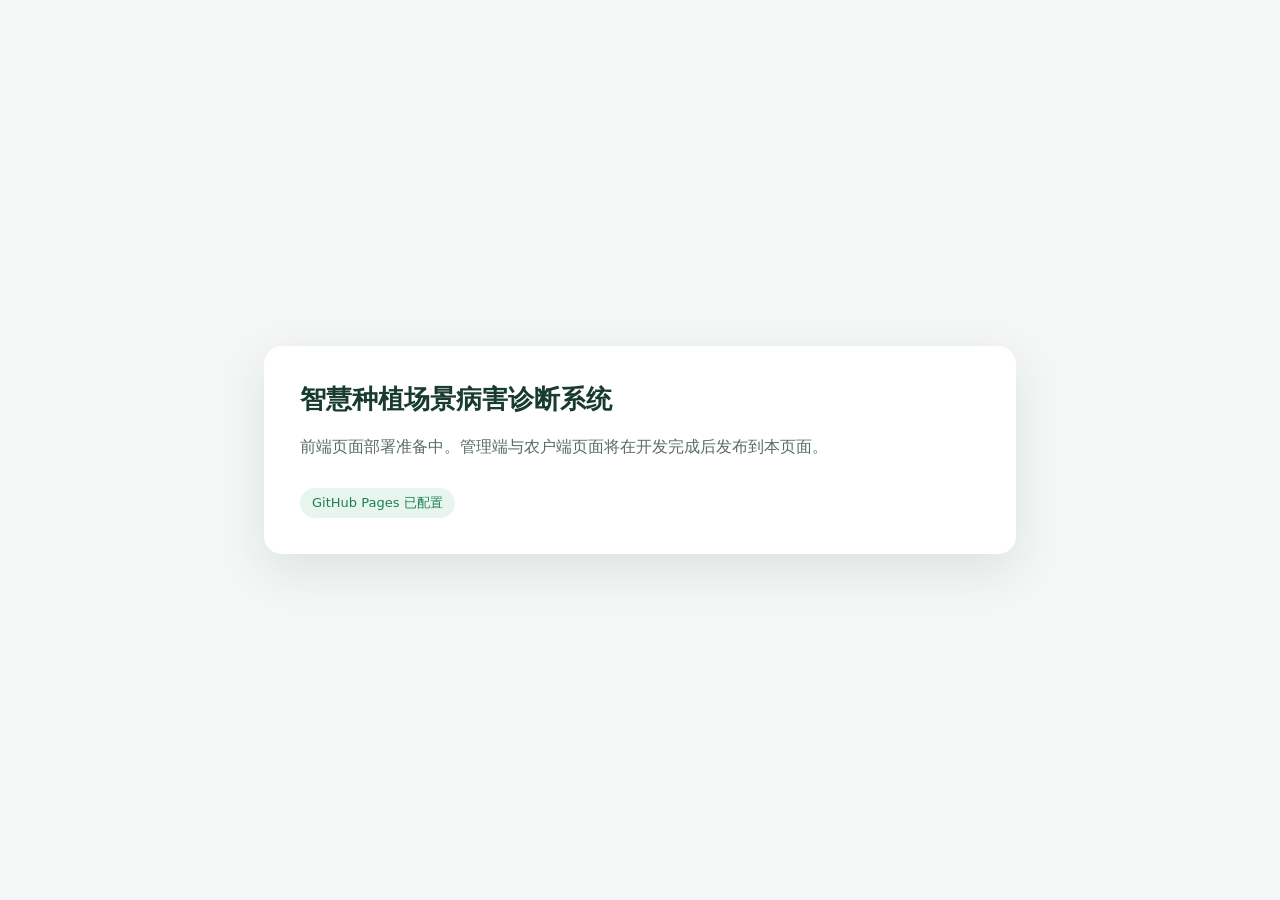
==== index.html @ cab0b92c "chore: add GitHub Pages entry placeholder" ====
<!doctype html>
<html lang="zh-CN">
<head>
  <meta charset="utf-8">
  <meta name="viewport" content="width=device-width, initial-scale=1">
  <title>智慧种植场景病害诊断系统</title>
  <style>
    body { margin: 0; min-height: 100vh; display: grid; place-items: center; font-family: system-ui, "Microsoft YaHei", sans-serif; background: #f4f7f5; color: #173b2d; }
    main { width: min(92vw, 680px); background: #fff; border-radius: 18px; padding: 36px; box-shadow: 0 16px 48px rgba(15,46,39,.1); }
    h1 { margin: 0 0 12px; font-size: 26px; }
    p { line-height: 1.8; color: #5b6b64; }
    .status { display: inline-block; margin-top: 10px; padding: 6px 12px; border-radius: 999px; color: #1b7f5a; background: #e8f5ee; font-size: 13px; }
  </style>
</head>
<body>
  <main>
    <h1>智慧种植场景病害诊断系统</h1>
    <p>前端页面部署准备中。管理端与农户端页面将在开发完成后发布到本页面。</p>
    <span class="status">GitHub Pages 已配置</span>
  </main>
</body>
</html>
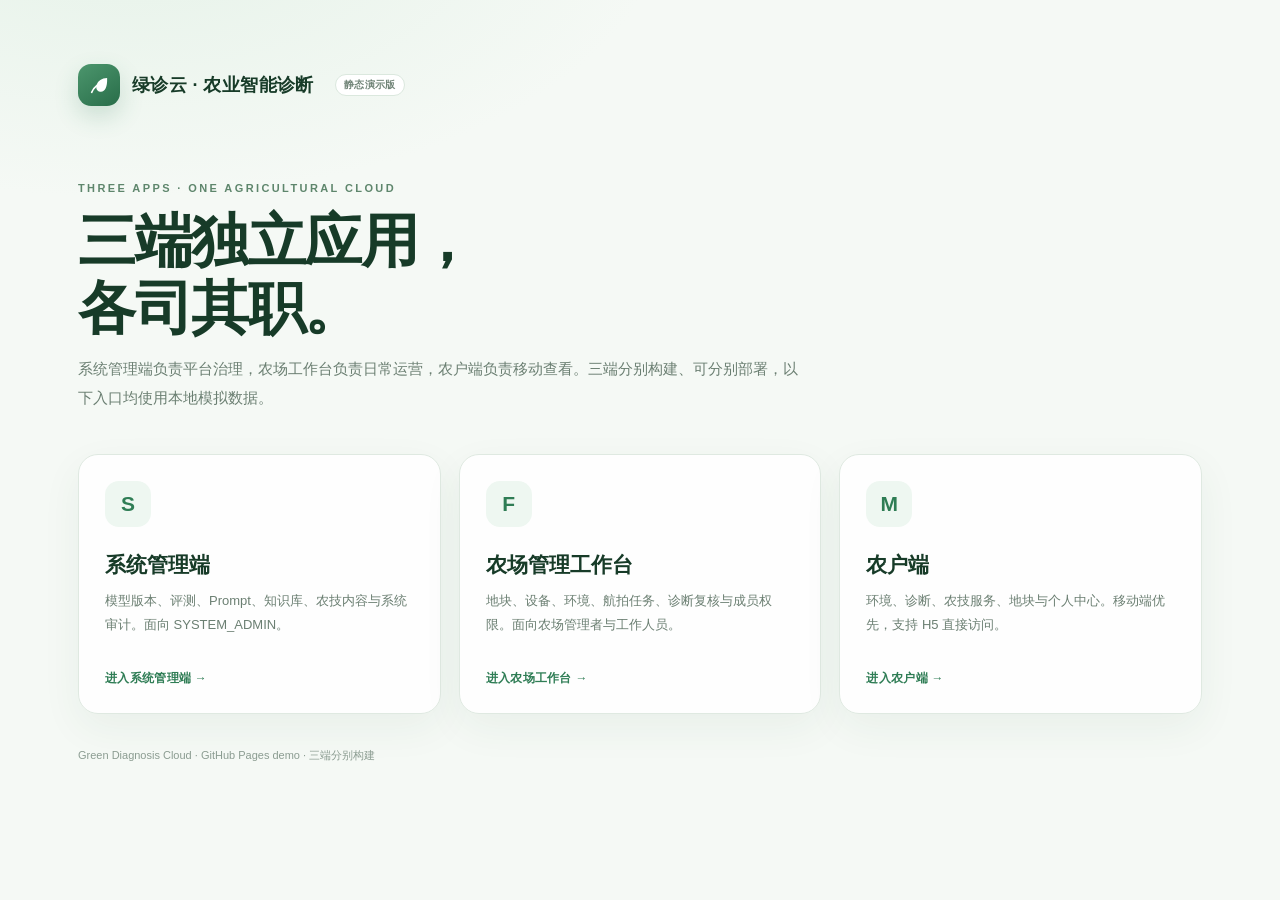
==== commit de72b75b: "feat: publish three static app demos Add system, farm and farmer Mock builds with a shared GitHub Pa" ====
--- a/index.html
+++ b/index.html
@@ -1,22 +1,32 @@
 <!doctype html>
 <html lang="zh-CN">
 <head>
-  <meta charset="utf-8">
-  <meta name="viewport" content="width=device-width, initial-scale=1">
-  <title>智慧种植场景病害诊断系统</title>
+  <meta charset="utf-8" />
+  <meta name="viewport" content="width=device-width, initial-scale=1" />
+  <title>绿诊云 · 三端应用入口</title>
   <style>
-    body { margin: 0; min-height: 100vh; display: grid; place-items: center; font-family: system-ui, "Microsoft YaHei", sans-serif; background: #f4f7f5; color: #173b2d; }
-    main { width: min(92vw, 680px); background: #fff; border-radius: 18px; padding: 36px; box-shadow: 0 16px 48px rgba(15,46,39,.1); }
-    h1 { margin: 0 0 12px; font-size: 26px; }
-    p { line-height: 1.8; color: #5b6b64; }
-    .status { display: inline-block; margin-top: 10px; padding: 6px 12px; border-radius: 999px; color: #1b7f5a; background: #e8f5ee; font-size: 13px; }
+    :root{--ink:#173b28;--muted:#6b7f72;--line:#dfe9e1;--green:#2f7d55;--soft:#eef7f1;--bg:#f5f9f5}
+    *{box-sizing:border-box}body{margin:0;min-height:100vh;background:radial-gradient(900px 480px at 10% -10%,#e5f2e8,transparent 60%),var(--bg);color:var(--ink);font-family:-apple-system,BlinkMacSystemFont,"PingFang SC","Microsoft YaHei",sans-serif}
+    .wrap{max-width:1180px;margin:0 auto;padding:64px 28px 72px}.brand{display:flex;align-items:center;gap:12px;font-weight:800;font-size:18px;letter-spacing:.4px}
+    .mark{display:grid;place-items:center;width:42px;height:42px;border-radius:13px;background:linear-gradient(145deg,#4c966d,#286d49);color:#fff;box-shadow:0 10px 24px rgba(47,125,85,.2)}
+    .mark svg{width:26px;height:26px}.hero{margin:76px 0 34px;max-width:720px}.eyebrow{font-size:11px;font-weight:800;letter-spacing:2.4px;color:#5e866c}
+    h1{margin:14px 0 14px;font-size:clamp(34px,5vw,58px);line-height:1.15;letter-spacing:-1.5px}p{margin:0;color:var(--muted);font-size:15px;line-height:1.9}
+    .grid{display:grid;grid-template-columns:repeat(3,1fr);gap:18px;margin-top:42px}.card{display:flex;flex-direction:column;min-height:260px;padding:26px;border:1px solid var(--line);border-radius:20px;background:rgba(255,255,255,.9);text-decoration:none;color:inherit;box-shadow:0 14px 40px rgba(35,77,51,.06);transition:.22s}
+    .card:hover{transform:translateY(-5px);border-color:#b8d3c0;box-shadow:0 22px 48px rgba(35,77,51,.11)}.icon{display:grid;place-items:center;width:46px;height:46px;border-radius:14px;background:var(--soft);color:var(--green);font-size:21px;font-weight:800}.card h2{margin:24px 0 10px;font-size:21px}.card p{font-size:13px;line-height:1.8}.card .go{margin-top:auto;padding-top:24px;color:var(--green);font-size:12px;font-weight:800;letter-spacing:.3px}
+    .foot{margin-top:34px;color:#8b9c91;font-size:11px}.tag{display:inline-flex;margin-left:9px;padding:3px 8px;border:1px solid #dbe8de;border-radius:20px;background:#fff;color:#6f8376;font-size:10px}
+    @media(max-width:860px){.grid{grid-template-columns:1fr}.hero{margin-top:52px}.wrap{padding:36px 20px 48px}}
   </style>
 </head>
 <body>
-  <main>
-    <h1>智慧种植场景病害诊断系统</h1>
-    <p>前端页面部署准备中。管理端与农户端页面将在开发完成后发布到本页面。</p>
-    <span class="status">GitHub Pages 已配置</span>
+  <main class="wrap">
+    <div class="brand"><span class="mark"><svg viewBox="0 0 32 32" fill="none"><path d="M26 7.5c-6.7.3-11.2 3.2-12.9 8.5-1.4 4.3.6 7.6 4.2 8.2 5.7.9 9.1-4.6 8.7-16.7Z" fill="currentColor"/><path d="M7 25c2.6-6.2 7.1-10 14.1-12.2" stroke="currentColor" stroke-width="2" stroke-linecap="round"/></svg></span><span>绿诊云 · 农业智能诊断</span><span class="tag">静态演示版</span></div>
+    <section class="hero"><div class="eyebrow">THREE APPS · ONE AGRICULTURAL CLOUD</div><h1>三端独立应用，<br/>各司其职。</h1><p>系统管理端负责平台治理，农场工作台负责日常运营，农户端负责移动查看。三端分别构建、可分别部署，以下入口均使用本地模拟数据。</p></section>
+    <section class="grid">
+      <a class="card" href="./system/"><span class="icon">S</span><h2>系统管理端</h2><p>模型版本、评测、Prompt、知识库、农技内容与系统审计。面向 SYSTEM_ADMIN。</p><span class="go">进入系统管理端 →</span></a>
+      <a class="card" href="./farm/"><span class="icon">F</span><h2>农场管理工作台</h2><p>地块、设备、环境、航拍任务、诊断复核与成员权限。面向农场管理者与工作人员。</p><span class="go">进入农场工作台 →</span></a>
+      <a class="card" href="./farmer/"><span class="icon">M</span><h2>农户端</h2><p>环境、诊断、农技服务、地块与个人中心。移动端优先，支持 H5 直接访问。</p><span class="go">进入农户端 →</span></a>
+    </section>
+    <div class="foot">Green Diagnosis Cloud · GitHub Pages demo · 三端分别构建</div>
   </main>
 </body>
 </html>
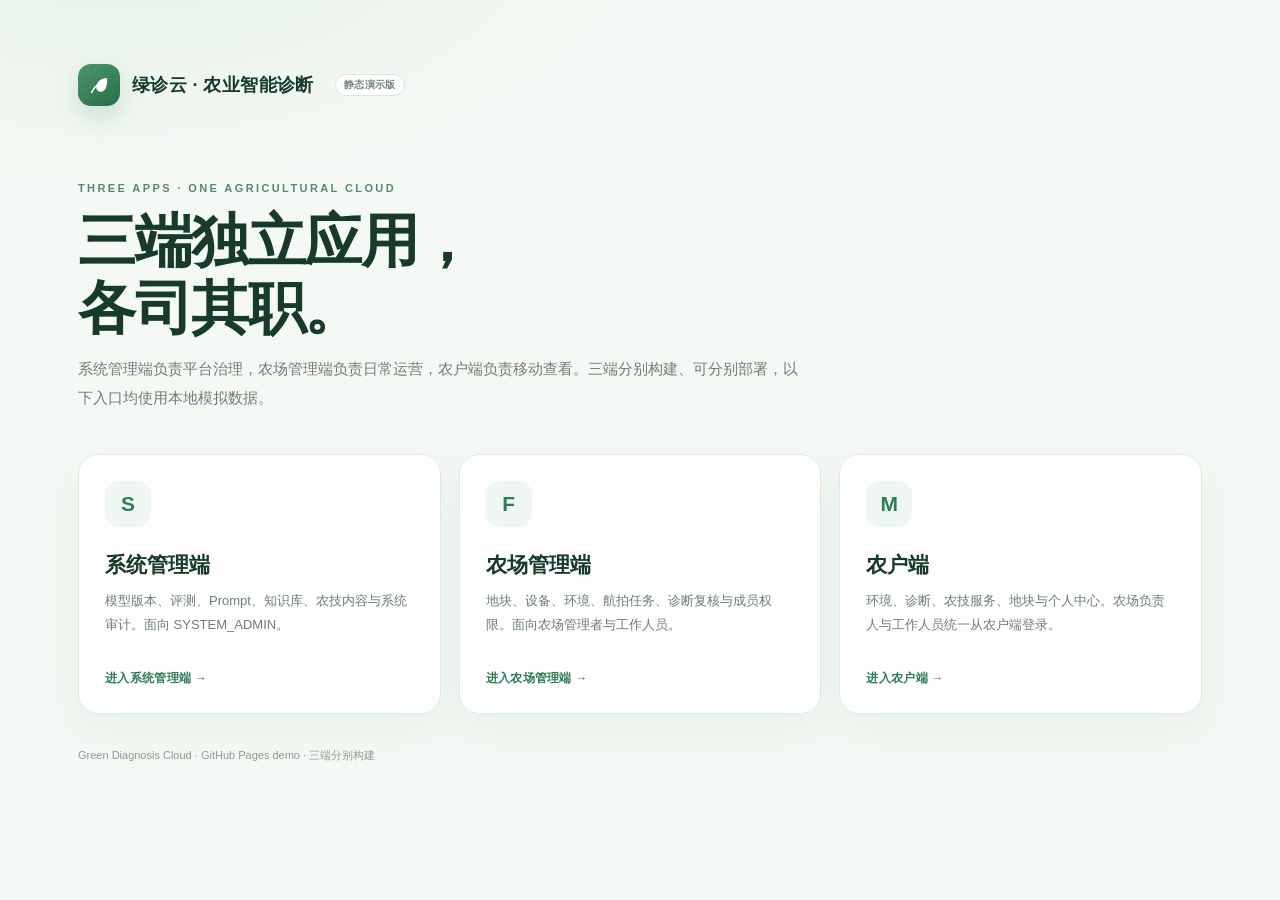
==== commit 83a97706: "chore: update three-app static build Publish latest system, farm and farmer static demo builds for G" ====
--- a/index.html
+++ b/index.html
@@ -20,11 +20,11 @@
 <body>
   <main class="wrap">
     <div class="brand"><span class="mark"><svg viewBox="0 0 32 32" fill="none"><path d="M26 7.5c-6.7.3-11.2 3.2-12.9 8.5-1.4 4.3.6 7.6 4.2 8.2 5.7.9 9.1-4.6 8.7-16.7Z" fill="currentColor"/><path d="M7 25c2.6-6.2 7.1-10 14.1-12.2" stroke="currentColor" stroke-width="2" stroke-linecap="round"/></svg></span><span>绿诊云 · 农业智能诊断</span><span class="tag">静态演示版</span></div>
-    <section class="hero"><div class="eyebrow">THREE APPS · ONE AGRICULTURAL CLOUD</div><h1>三端独立应用，<br/>各司其职。</h1><p>系统管理端负责平台治理，农场工作台负责日常运营，农户端负责移动查看。三端分别构建、可分别部署，以下入口均使用本地模拟数据。</p></section>
+    <section class="hero"><div class="eyebrow">THREE APPS · ONE AGRICULTURAL CLOUD</div><h1>三端独立应用，<br/>各司其职。</h1><p>系统管理端负责平台治理，农场管理端负责日常运营，农户端负责移动查看。三端分别构建、可分别部署，以下入口均使用本地模拟数据。</p></section>
     <section class="grid">
       <a class="card" href="./system/"><span class="icon">S</span><h2>系统管理端</h2><p>模型版本、评测、Prompt、知识库、农技内容与系统审计。面向 SYSTEM_ADMIN。</p><span class="go">进入系统管理端 →</span></a>
-      <a class="card" href="./farm/"><span class="icon">F</span><h2>农场管理工作台</h2><p>地块、设备、环境、航拍任务、诊断复核与成员权限。面向农场管理者与工作人员。</p><span class="go">进入农场工作台 →</span></a>
-      <a class="card" href="./farmer/"><span class="icon">M</span><h2>农户端</h2><p>环境、诊断、农技服务、地块与个人中心。移动端优先，支持 H5 直接访问。</p><span class="go">进入农户端 →</span></a>
+      <a class="card" href="./farm/"><span class="icon">F</span><h2>农场管理端</h2><p>地块、设备、环境、航拍任务、诊断复核与成员权限。面向农场管理者与工作人员。</p><span class="go">进入农场管理端 →</span></a>
+      <a class="card" href="./farmer/"><span class="icon">M</span><h2>农户端</h2><p>环境、诊断、农技服务、地块与个人中心。农场负责人与工作人员统一从农户端登录。</p><span class="go">进入农户端 →</span></a>
     </section>
     <div class="foot">Green Diagnosis Cloud · GitHub Pages demo · 三端分别构建</div>
   </main>
